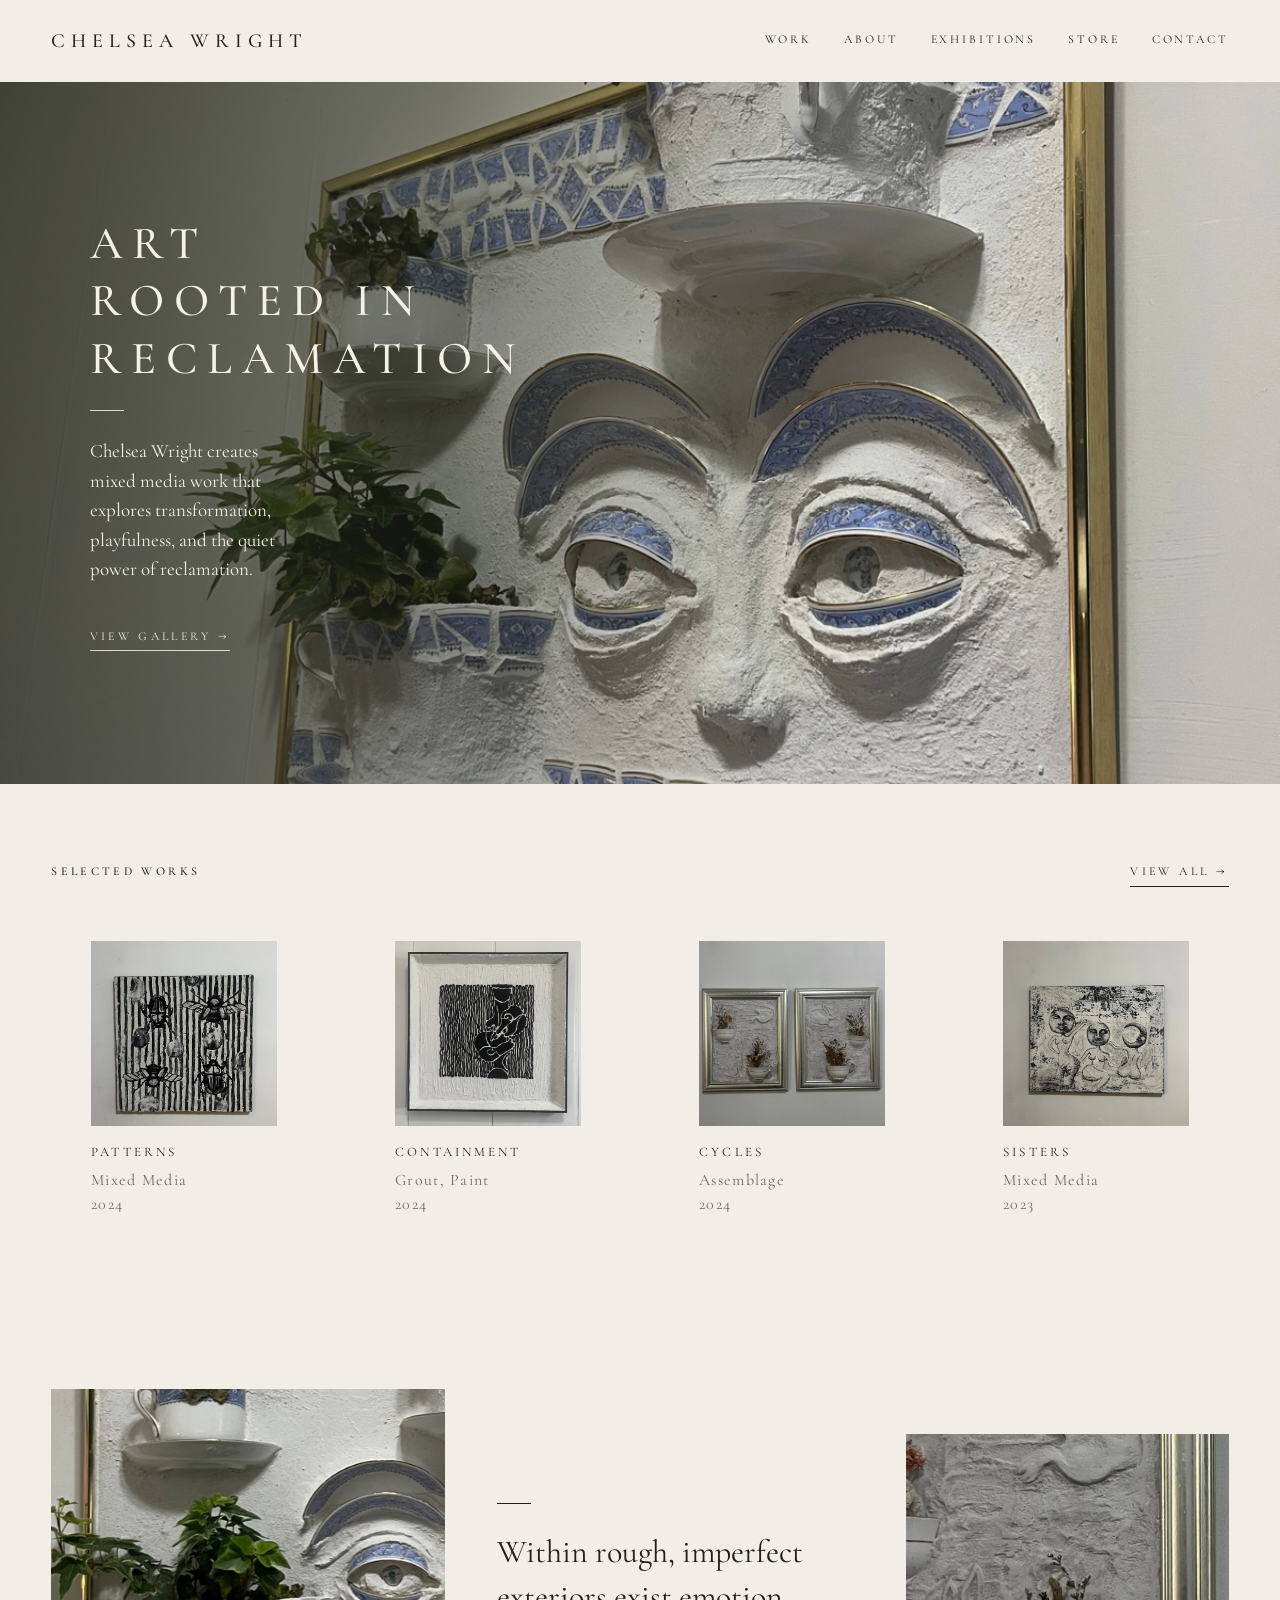
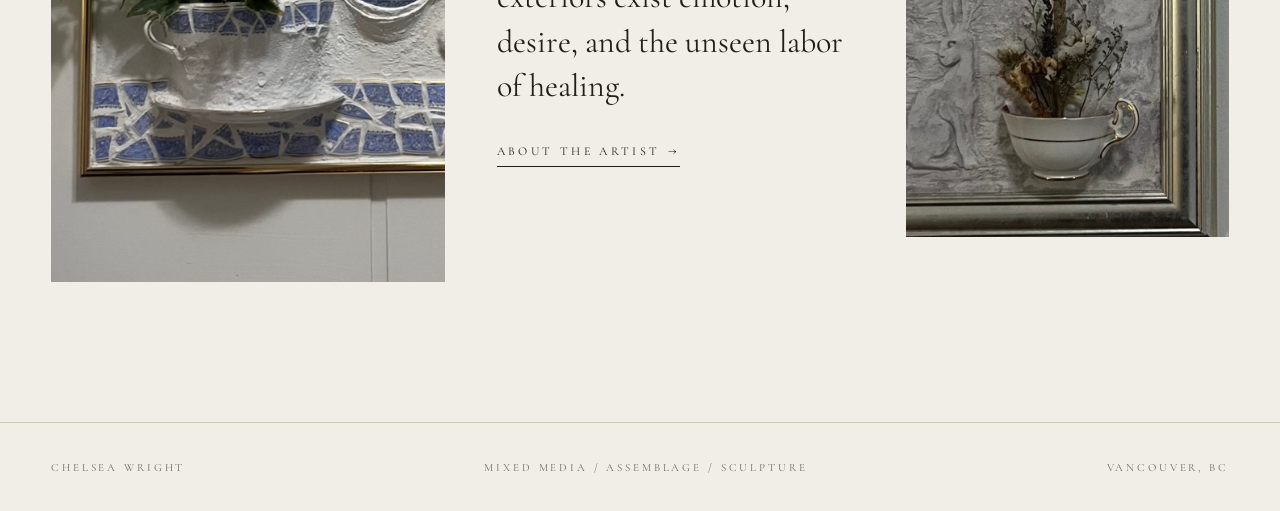
==== index.html @ 6f3f4430 "Initial site: static portfolio for chelseawright.art Home, work gallery with lightbox, about, exhibi" ====
<!DOCTYPE html>
<html lang="en">
<head>
  <meta charset="utf-8">
  <meta name="viewport" content="width=device-width, initial-scale=1">
  <title>Chelsea Wright — Mixed Media Artist, Vancouver BC</title>
  <meta name="description" content="Chelsea Wright creates mixed media work that explores transformation, playfulness, and the quiet power of reclamation.">
  <link rel="preconnect" href="https://fonts.googleapis.com">
  <link rel="preconnect" href="https://fonts.gstatic.com" crossorigin>
  <link href="https://fonts.googleapis.com/css2?family=Cormorant+Garamond:wght@400;500;600&display=swap" rel="stylesheet">
  <link rel="stylesheet" href="assets/css/style.css">
</head>
<body>

<header class="site-header">
  <a class="wordmark" href="index.html">Chelsea Wright</a>
  <nav class="site-nav">
    <a href="work.html">Work</a>
    <a href="about.html">About</a>
    <a href="exhibitions.html">Exhibitions</a>
    <a href="store.html">Store</a>
    <a href="contact.html">Contact</a>
  </nav>
</header>

<section class="hero" style="background-image: url('assets/img/steeped-1.jpg')">
  <div class="hero-inner">
    <h1>Art<br>Rooted in<br>Reclamation</h1>
    <hr class="rule">
    <p>Chelsea Wright creates mixed media work that explores transformation, playfulness, and the quiet power of reclamation.</p>
    <a class="arrow-link" href="work.html">View Gallery</a>
  </div>
</section>

<section class="section">
  <div class="section-head">
    <span class="label">Selected Works</span>
    <a class="arrow-link" href="work.html">View All</a>
  </div>
  <div class="work-grid four-up">
    <figure class="work-card" tabindex="0" role="button"
            data-title="Patterns" data-meta="Mixed Media, 2024"
            data-images="assets/img/patterns-1.jpg">
      <div class="frame"><img src="assets/img/patterns-1-sm.jpg" alt="Patterns — beetles and flies over black and white stripes" loading="lazy"></div>
      <figcaption>
        <div class="title">Patterns</div>
        <div class="meta">Mixed Media<br>2024</div>
      </figcaption>
    </figure>
    <figure class="work-card" tabindex="0" role="button"
            data-title="Containment" data-meta="Grout, Paint, 2024"
            data-images="assets/img/containment-1.jpg">
      <div class="frame"><img src="assets/img/containment-1-sm.jpg" alt="Containment — black and white figure framed in textured grout" loading="lazy"></div>
      <figcaption>
        <div class="title">Containment</div>
        <div class="meta">Grout, Paint<br>2024</div>
      </figcaption>
    </figure>
    <figure class="work-card" tabindex="0" role="button"
            data-title="Cycles" data-meta="Assemblage, 2024"
            data-images="assets/img/cycles-1.jpg|assets/img/cycles-2.jpg">
      <div class="frame"><img src="assets/img/cycles-1-sm.jpg" alt="Cycles — paired silver frames with teacups, dried flowers and hare reliefs" loading="lazy"></div>
      <figcaption>
        <div class="title">Cycles</div>
        <div class="meta">Assemblage<br>2024</div>
      </figcaption>
    </figure>
    <figure class="work-card" tabindex="0" role="button"
            data-title="Sisters" data-meta="Mixed Media, 2023"
            data-images="assets/img/sisters-1.jpg|assets/img/sisters-2.jpg">
      <div class="frame"><img src="assets/img/sisters-1-sm.jpg" alt="Sisters — three figures with moon faces in black and white" loading="lazy"></div>
      <figcaption>
        <div class="title">Sisters</div>
        <div class="meta">Mixed Media<br>2023</div>
      </figcaption>
    </figure>
  </div>
</section>

<section class="quote-band">
  <div class="detail">
    <img src="assets/img/steeped-2.jpg" alt="Detail of blue and white mosaic tilework" loading="lazy" style="--zoom: 2.6; --origin: 32% 68%;">
  </div>
  <div>
    <blockquote>Within rough, imperfect exteriors exist emotion, desire, and the unseen labor of healing.</blockquote>
    <a class="arrow-link" href="about.html">About the Artist</a>
  </div>
  <div class="detail secondary">
    <img src="assets/img/cycles-1.jpg" alt="Detail of a hare in textured relief" loading="lazy" style="--zoom: 3; --origin: 24% 62%;">
  </div>
</section>

<footer class="site-footer">
  <span>Chelsea Wright</span>
  <span>Mixed Media / Assemblage / Sculpture</span>
  <span>Vancouver, BC</span>
</footer>

<div class="lightbox" id="lightbox" role="dialog" aria-modal="true">
  <button class="lb-close" aria-label="Close">&times;</button>
  <button class="lb-prev" aria-label="Previous image">&larr;</button>
  <button class="lb-next" aria-label="Next image">&rarr;</button>
  <figure>
    <img src="" alt="">
    <figcaption><span class="lb-title"></span><span class="lb-meta"></span></figcaption>
  </figure>
</div>
<script src="assets/js/lightbox.js"></script>

</body>
</html>
---- assets/css/style.css ----
/* Chelsea Wright — chelseawright.art
   Static site, no build step. Shared across all pages. */

:root {
  --bg: #f0eee7;
  --bg-panel: #e9e6dc;
  --ink: #211f1a;
  --muted: #6f6a5e;
  --line: #cdc8ba;
  --serif: "Cormorant Garamond", "Garamond", Georgia, serif;
}

* { box-sizing: border-box; }

html { scroll-behavior: smooth; }

body {
  margin: 0;
  background: var(--bg);
  color: var(--ink);
  font-family: var(--serif);
  font-size: 19px;
  line-height: 1.55;
  -webkit-font-smoothing: antialiased;
}

img { max-width: 100%; display: block; }

a { color: inherit; text-decoration: none; }

/* ---- type utilities ---- */

.label {
  font-size: 12px;
  letter-spacing: 0.28em;
  text-transform: uppercase;
  font-weight: 500;
}

.arrow-link {
  display: inline-flex;
  align-items: baseline;
  gap: 0.6em;
  border-bottom: 1px solid var(--ink);
  padding-bottom: 0.35em;
  transition: gap 0.2s ease;
}
.arrow-link:hover { gap: 1em; }
.arrow-link::after { content: "\2192"; font-size: 1.1em; }

/* ---- header ---- */

.site-header {
  display: flex;
  justify-content: space-between;
  align-items: center;
  gap: 1.5rem;
  padding: 1.6rem clamp(1.2rem, 4vw, 3.5rem);
}

.site-header .wordmark {
  font-size: 20px;
  letter-spacing: 0.3em;
  text-transform: uppercase;
  font-weight: 500;
  white-space: nowrap;
}

.site-nav {
  display: flex;
  gap: clamp(1rem, 2.5vw, 2.6rem);
  flex-wrap: wrap;
  justify-content: flex-end;
}

.site-nav a {
  font-size: 12px;
  letter-spacing: 0.24em;
  text-transform: uppercase;
  padding-bottom: 3px;
  border-bottom: 1px solid transparent;
}

.site-nav a:hover,
.site-nav a[aria-current="page"] { border-bottom-color: var(--ink); }

/* ---- hero (home) ---- */

.hero {
  position: relative;
  min-height: 78vh;
  display: flex;
  align-items: center;
  background-size: cover;
  background-position: 72% center;
  color: #f4f1e8;
}

.hero::before {
  content: "";
  position: absolute;
  inset: 0;
  background: linear-gradient(100deg,
    rgba(38, 40, 30, 0.78) 0%,
    rgba(38, 40, 30, 0.55) 32%,
    rgba(38, 40, 30, 0.05) 62%);
}

.hero-inner {
  position: relative;
  max-width: 420px;
  margin-left: clamp(1.2rem, 7vw, 6.5rem);
  padding: 4rem 1rem 4rem 0;
}

.hero h1 {
  font-size: clamp(30px, 4.2vw, 46px);
  line-height: 1.25;
  font-weight: 500;
  letter-spacing: 0.22em;
  text-transform: uppercase;
  margin: 0 0 1.4rem;
}

.hero .rule {
  width: 34px;
  border: 0;
  border-top: 1px solid rgba(244, 241, 232, 0.85);
  margin: 0 0 1.6rem;
}

.hero p {
  font-size: 19px;
  max-width: 210px;
  margin: 0 0 2.2rem;
}

.hero .arrow-link {
  border-bottom-color: rgba(244, 241, 232, 0.85);
  font-size: 12px;
  letter-spacing: 0.28em;
  text-transform: uppercase;
}

/* ---- sections ---- */

.section {
  padding: clamp(2.5rem, 6vw, 5rem) clamp(1.2rem, 4vw, 3.5rem);
}

.section-head {
  display: flex;
  justify-content: space-between;
  align-items: baseline;
  gap: 1rem;
  margin-bottom: 2.2rem;
}

.section-head .arrow-link {
  font-size: 12px;
  letter-spacing: 0.28em;
  text-transform: uppercase;
}

/* ---- work grid ---- */

.work-grid {
  display: grid;
  grid-template-columns: repeat(auto-fill, minmax(280px, 1fr));
  gap: clamp(1.2rem, 3vw, 2.4rem);
}

/* home page: exactly four across like the mockup */
@media (min-width: 761px) {
  .work-grid.four-up { grid-template-columns: repeat(4, 1fr); }
}

.work-card { cursor: pointer; }

.work-card .frame {
  aspect-ratio: 1 / 1;
  overflow: hidden;
  background: var(--bg-panel);
}

.work-card img {
  width: 100%;
  height: 100%;
  object-fit: cover;
  transition: transform 0.5s ease;
}

.work-card:hover img { transform: scale(1.03); }

.work-card figcaption { padding-top: 1rem; }

.work-card .title {
  font-size: 13px;
  letter-spacing: 0.24em;
  text-transform: uppercase;
  margin-bottom: 0.35rem;
}

.work-card .meta {
  color: var(--muted);
  font-size: 16px;
  letter-spacing: 0.08em;
  line-height: 1.5;
}

/* ---- quote band (home) ---- */

.quote-band {
  display: grid;
  grid-template-columns: 1.1fr 1fr 0.9fr;
  gap: clamp(1.5rem, 4vw, 4rem);
  align-items: center;
  padding: clamp(2.5rem, 6vw, 5rem) clamp(1.2rem, 4vw, 3.5rem);
}

.quote-band .detail {
  aspect-ratio: 4 / 5;
  overflow: hidden;
}

.quote-band .detail img {
  width: 100%;
  height: 100%;
  object-fit: cover;
  /* zoomed crops of full photos; tune per-image via --zoom / --origin */
  transform: scale(var(--zoom, 1));
  transform-origin: var(--origin, center);
}

.quote-band blockquote {
  margin: 0;
  font-size: clamp(24px, 2.6vw, 32px);
  line-height: 1.4;
}

.quote-band blockquote::before {
  content: "";
  display: block;
  width: 34px;
  border-top: 1px solid var(--ink);
  margin-bottom: 1.6rem;
}

.quote-band .arrow-link {
  margin-top: 2rem;
  font-size: 12px;
  letter-spacing: 0.28em;
  text-transform: uppercase;
}

/* ---- generic page intro ---- */

.page-intro {
  max-width: 640px;
  padding: clamp(2rem, 5vw, 4rem) clamp(1.2rem, 4vw, 3.5rem) 0;
}

.page-intro h1 {
  font-size: clamp(28px, 3.5vw, 40px);
  font-weight: 500;
  letter-spacing: 0.22em;
  text-transform: uppercase;
  line-height: 1.3;
  margin: 0 0 1.2rem;
}

.page-intro p { color: var(--muted); margin: 0; }

/* ---- about page ---- */

.about-grid {
  display: grid;
  grid-template-columns: 1fr 1.2fr;
  gap: clamp(1.5rem, 4vw, 4rem);
  align-items: start;
}

.about-grid .portrait { position: sticky; top: 2rem; }

.about-text p { margin: 0 0 1.3em; }

/* ---- exhibitions ---- */

.exh-list { max-width: 720px; }

.exh-item {
  display: grid;
  grid-template-columns: 90px 1fr;
  gap: 1.5rem;
  padding: 1.6rem 0;
  border-bottom: 1px solid var(--line);
}

.exh-item .year { letter-spacing: 0.1em; color: var(--muted); }
.exh-item .venue { color: var(--muted); font-size: 17px; }

.empty-note {
  color: var(--muted);
  border: 1px solid var(--line);
  padding: 1.6rem 1.8rem;
  max-width: 560px;
  font-size: 17px;
}

/* ---- store ---- */

.store-grid {
  display: grid;
  grid-template-columns: repeat(auto-fill, minmax(260px, 1fr));
  gap: clamp(1.5rem, 3vw, 2.8rem);
}

.store-card .frame {
  aspect-ratio: 1 / 1;
  overflow: hidden;
  background: var(--bg-panel);
}

.store-card img { width: 100%; height: 100%; object-fit: cover; }

.store-card .body { padding-top: 1.1rem; }

.store-card .title {
  font-size: 13px;
  letter-spacing: 0.24em;
  text-transform: uppercase;
  margin-bottom: 0.35rem;
}

.store-card .meta {
  color: var(--muted);
  font-size: 16px;
  letter-spacing: 0.06em;
  margin-bottom: 0.9rem;
}

.store-card .arrow-link {
  font-size: 12px;
  letter-spacing: 0.26em;
  text-transform: uppercase;
}

.store-card .sold {
  font-size: 12px;
  letter-spacing: 0.26em;
  text-transform: uppercase;
  color: var(--muted);
}

/* ---- contact ---- */

.contact-block { max-width: 560px; }

.contact-block dl { margin: 2.2rem 0 0; }

.contact-block dt {
  font-size: 12px;
  letter-spacing: 0.28em;
  text-transform: uppercase;
  color: var(--muted);
  margin-bottom: 0.4rem;
}

.contact-block dd {
  margin: 0 0 1.8rem;
  font-size: 21px;
}

.contact-block dd a { border-bottom: 1px solid var(--ink); padding-bottom: 2px; }

/* ---- lightbox ---- */

.lightbox {
  position: fixed;
  inset: 0;
  background: rgba(33, 31, 26, 0.92);
  display: none;
  align-items: center;
  justify-content: center;
  padding: clamp(1rem, 4vw, 3rem);
  z-index: 50;
}

.lightbox.open { display: flex; }

.lightbox figure {
  margin: 0;
  max-width: min(920px, 100%);
  max-height: 100%;
  display: flex;
  flex-direction: column;
  align-items: center;
}

.lightbox img {
  max-height: 74vh;
  width: auto;
  max-width: 100%;
  object-fit: contain;
}

.lightbox figcaption {
  color: #e8e4d8;
  padding-top: 1.1rem;
  text-align: center;
  font-size: 16px;
  letter-spacing: 0.08em;
}

.lightbox .lb-title {
  display: block;
  font-size: 13px;
  letter-spacing: 0.26em;
  text-transform: uppercase;
  margin-bottom: 0.3rem;
}

.lightbox button {
  position: absolute;
  background: none;
  border: none;
  color: #e8e4d8;
  font-family: var(--serif);
  font-size: 30px;
  cursor: pointer;
  padding: 0.5rem 1rem;
}

.lightbox .lb-close { top: 0.8rem; right: 1rem; }
.lightbox .lb-prev { left: 0.4rem; top: 50%; transform: translateY(-50%); }
.lightbox .lb-next { right: 0.4rem; top: 50%; transform: translateY(-50%); }

/* ---- footer ---- */

.site-footer {
  display: flex;
  justify-content: space-between;
  align-items: center;
  gap: 1rem 2rem;
  flex-wrap: wrap;
  padding: 2.2rem clamp(1.2rem, 4vw, 3.5rem);
  border-top: 1px solid var(--line);
  margin-top: clamp(2rem, 5vw, 4rem);
}

.site-footer span {
  font-size: 11px;
  letter-spacing: 0.26em;
  text-transform: uppercase;
  color: var(--muted);
}

/* ---- mobile (~380px pass) ---- */

@media (max-width: 760px) {
  .site-header { flex-direction: column; gap: 1rem; padding-top: 1.3rem; }
  .site-nav { justify-content: center; gap: 1rem 1.2rem; }

  .hero { min-height: 66vh; }
  .hero::before {
    background: linear-gradient(100deg,
      rgba(38, 40, 30, 0.82) 0%,
      rgba(38, 40, 30, 0.62) 55%,
      rgba(38, 40, 30, 0.18) 95%);
  }
  .hero-inner { margin-left: 1.4rem; margin-right: 1.4rem; }
  .hero p { max-width: 260px; }

  .quote-band { grid-template-columns: 1fr; }
  .quote-band .detail.secondary { display: none; }

  .about-grid { grid-template-columns: 1fr; }
  .about-grid .portrait { position: static; }

  .exh-item { grid-template-columns: 64px 1fr; gap: 1rem; }

  .site-footer { justify-content: center; text-align: center; }
}
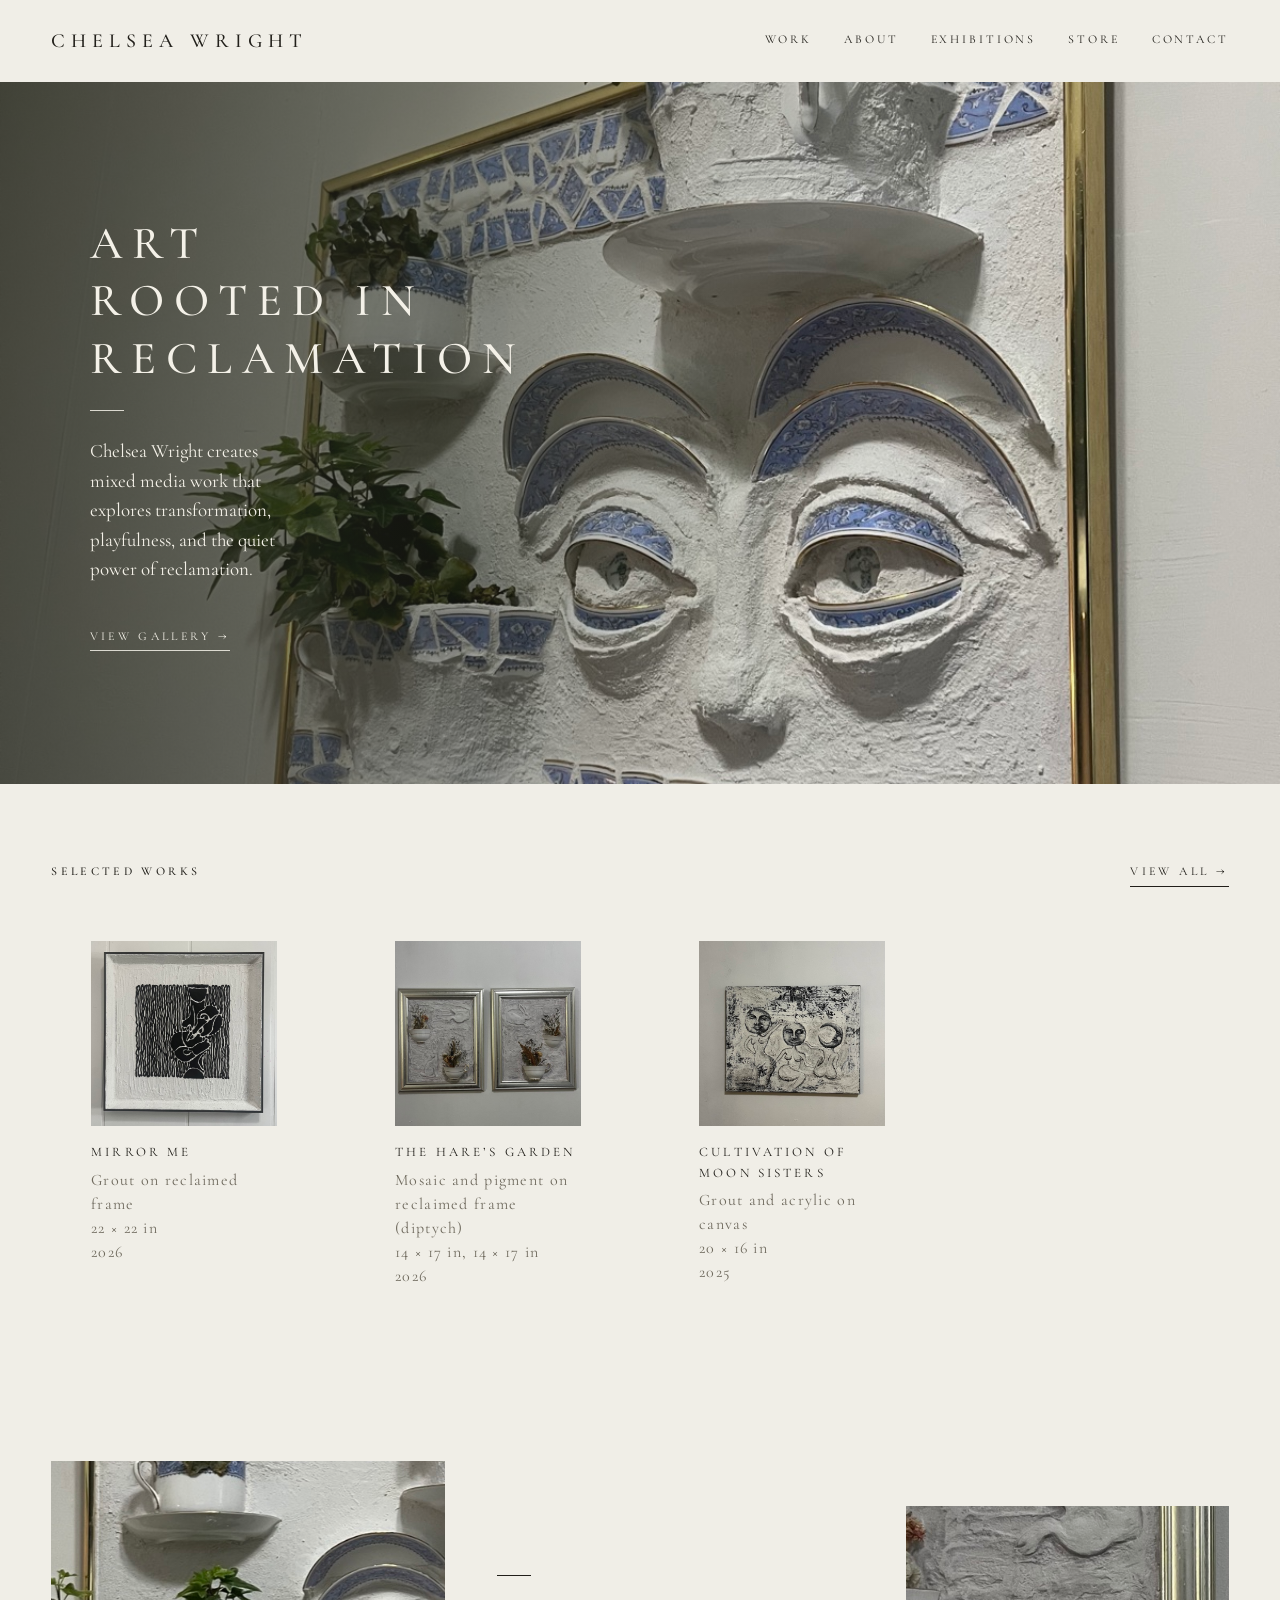
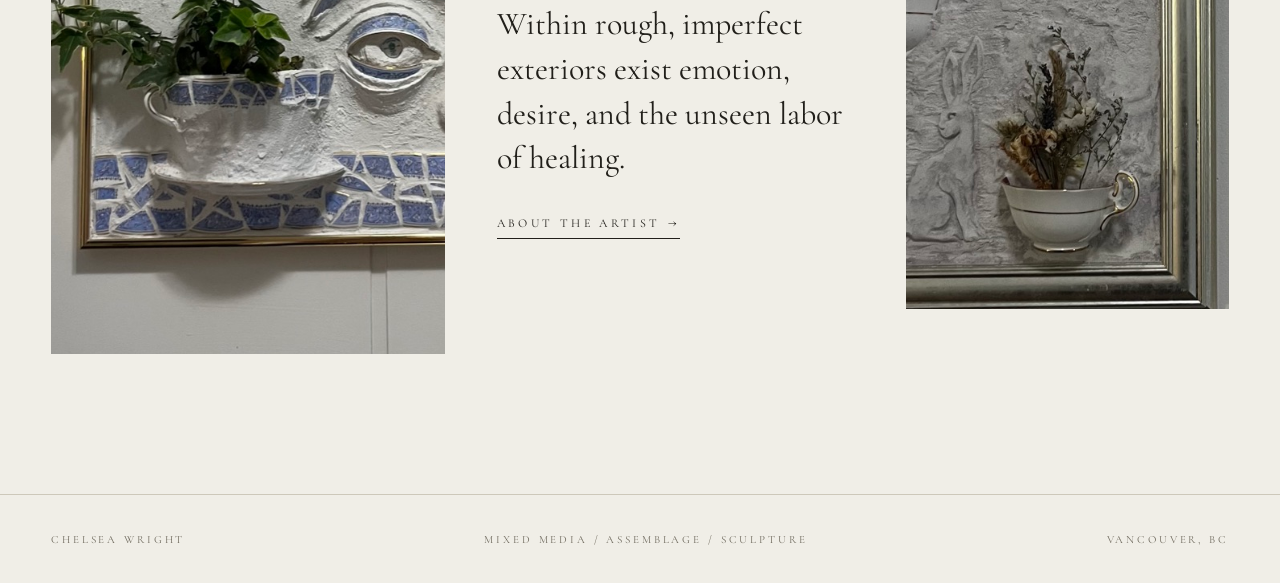
==== commit 234f3947: "Update artwork titles and details, add Window to the Wolf and exhibitions - Rename six pieces with c" ====
--- a/index.html
+++ b/index.html
@@ -39,39 +39,30 @@
   </div>
   <div class="work-grid four-up">
     <figure class="work-card" tabindex="0" role="button"
-            data-title="Patterns" data-meta="Mixed Media, 2024"
-            data-images="assets/img/patterns-1.jpg">
-      <div class="frame"><img src="assets/img/patterns-1-sm.jpg" alt="Patterns — beetles and flies over black and white stripes" loading="lazy"></div>
+            data-title="Mirror Me" data-meta="Grout on reclaimed frame · 22 × 22 in · 2026"
+            data-images="assets/img/containment-1.jpg">
+      <div class="frame"><img src="assets/img/containment-1-sm.jpg" alt="Mirror Me — black and white figure framed in textured grout"></div>
       <figcaption>
-        <div class="title">Patterns</div>
-        <div class="meta">Mixed Media<br>2024</div>
+        <div class="title">Mirror Me</div>
+        <div class="meta">Grout on reclaimed frame<br>22 × 22 in<br>2026</div>
       </figcaption>
     </figure>
     <figure class="work-card" tabindex="0" role="button"
-            data-title="Containment" data-meta="Grout, Paint, 2024"
-            data-images="assets/img/containment-1.jpg">
-      <div class="frame"><img src="assets/img/containment-1-sm.jpg" alt="Containment — black and white figure framed in textured grout" loading="lazy"></div>
+            data-title="The Hare’s Garden" data-meta="Mosaic and pigment on reclaimed frame (diptych) · 14 × 17 in, 14 × 17 in · 2026"
+            data-images="assets/img/cycles-1.jpg|assets/img/cycles-2.jpg">
+      <div class="frame"><img src="assets/img/cycles-1-sm.jpg" alt="The Hare’s Garden — paired silver frames with teacups, dried flowers and hare reliefs"></div>
       <figcaption>
-        <div class="title">Containment</div>
-        <div class="meta">Grout, Paint<br>2024</div>
+        <div class="title">The Hare’s Garden</div>
+        <div class="meta">Mosaic and pigment on reclaimed frame (diptych)<br>14 × 17 in, 14 × 17 in<br>2026</div>
       </figcaption>
     </figure>
     <figure class="work-card" tabindex="0" role="button"
-            data-title="Cycles" data-meta="Assemblage, 2024"
-            data-images="assets/img/cycles-1.jpg|assets/img/cycles-2.jpg">
-      <div class="frame"><img src="assets/img/cycles-1-sm.jpg" alt="Cycles — paired silver frames with teacups, dried flowers and hare reliefs" loading="lazy"></div>
+            data-title="Cultivation of Moon Sisters" data-meta="Grout and acrylic on canvas · 20 × 16 in · 2025"
+            data-images="assets/img/sisters-1.jpg|assets/img/sisters-2.jpg">
+      <div class="frame"><img src="assets/img/sisters-1-sm.jpg" alt="Cultivation of Moon Sisters — three figures with moon faces in black and white"></div>
       <figcaption>
-        <div class="title">Cycles</div>
-        <div class="meta">Assemblage<br>2024</div>
-      </figcaption>
-    </figure>
-    <figure class="work-card" tabindex="0" role="button"
-            data-title="Sisters" data-meta="Mixed Media, 2023"
-            data-images="assets/img/sisters-1.jpg|assets/img/sisters-2.jpg">
-      <div class="frame"><img src="assets/img/sisters-1-sm.jpg" alt="Sisters — three figures with moon faces in black and white" loading="lazy"></div>
-      <figcaption>
-        <div class="title">Sisters</div>
-        <div class="meta">Mixed Media<br>2023</div>
+        <div class="title">Cultivation of Moon Sisters</div>
+        <div class="meta">Grout and acrylic on canvas<br>20 × 16 in<br>2025</div>
       </figcaption>
     </figure>
   </div>
@@ -79,14 +70,14 @@
 
 <section class="quote-band">
   <div class="detail">
-    <img src="assets/img/steeped-2.jpg" alt="Detail of blue and white mosaic tilework" loading="lazy" style="--zoom: 2.6; --origin: 32% 68%;">
+    <img src="assets/img/steeped-2.jpg" alt="Detail of blue and white mosaic tilework" style="--zoom: 2.6; --origin: 32% 68%;">
   </div>
   <div>
     <blockquote>Within rough, imperfect exteriors exist emotion, desire, and the unseen labor of healing.</blockquote>
     <a class="arrow-link" href="about.html">About the Artist</a>
   </div>
   <div class="detail secondary">
-    <img src="assets/img/cycles-1.jpg" alt="Detail of a hare in textured relief" loading="lazy" style="--zoom: 3; --origin: 24% 62%;">
+    <img src="assets/img/cycles-1.jpg" alt="Detail of a hare in textured relief" style="--zoom: 3; --origin: 24% 62%;">
   </div>
 </section>
 
--- a/assets/css/style.css
+++ b/assets/css/style.css
@@ -177,20 +177,22 @@
 
 .work-card { cursor: pointer; }
 
-.work-card .frame {
+.work-card .frame,
+.store-card .frame {
   aspect-ratio: 1 / 1;
   overflow: hidden;
   background: var(--bg-panel);
 }
 
-.work-card img {
+.work-card .frame img,
+.store-card .frame img {
   width: 100%;
   height: 100%;
   object-fit: cover;
   transition: transform 0.5s ease;
 }
 
-.work-card:hover img { transform: scale(1.03); }
+.work-card:hover .frame img { transform: scale(1.03); }
 
 .work-card figcaption { padding-top: 1rem; }
 
@@ -281,6 +283,7 @@
 }
 
 .about-grid .portrait { position: sticky; top: 2rem; }
+.about-grid .portrait img { height: auto; }
 
 .about-text p { margin: 0 0 1.3em; }
 
@@ -314,14 +317,6 @@
   grid-template-columns: repeat(auto-fill, minmax(260px, 1fr));
   gap: clamp(1.5rem, 3vw, 2.8rem);
 }
-
-.store-card .frame {
-  aspect-ratio: 1 / 1;
-  overflow: hidden;
-  background: var(--bg-panel);
-}
-
-.store-card img { width: 100%; height: 100%; object-fit: cover; }
 
 .store-card .body { padding-top: 1.1rem; }
 
